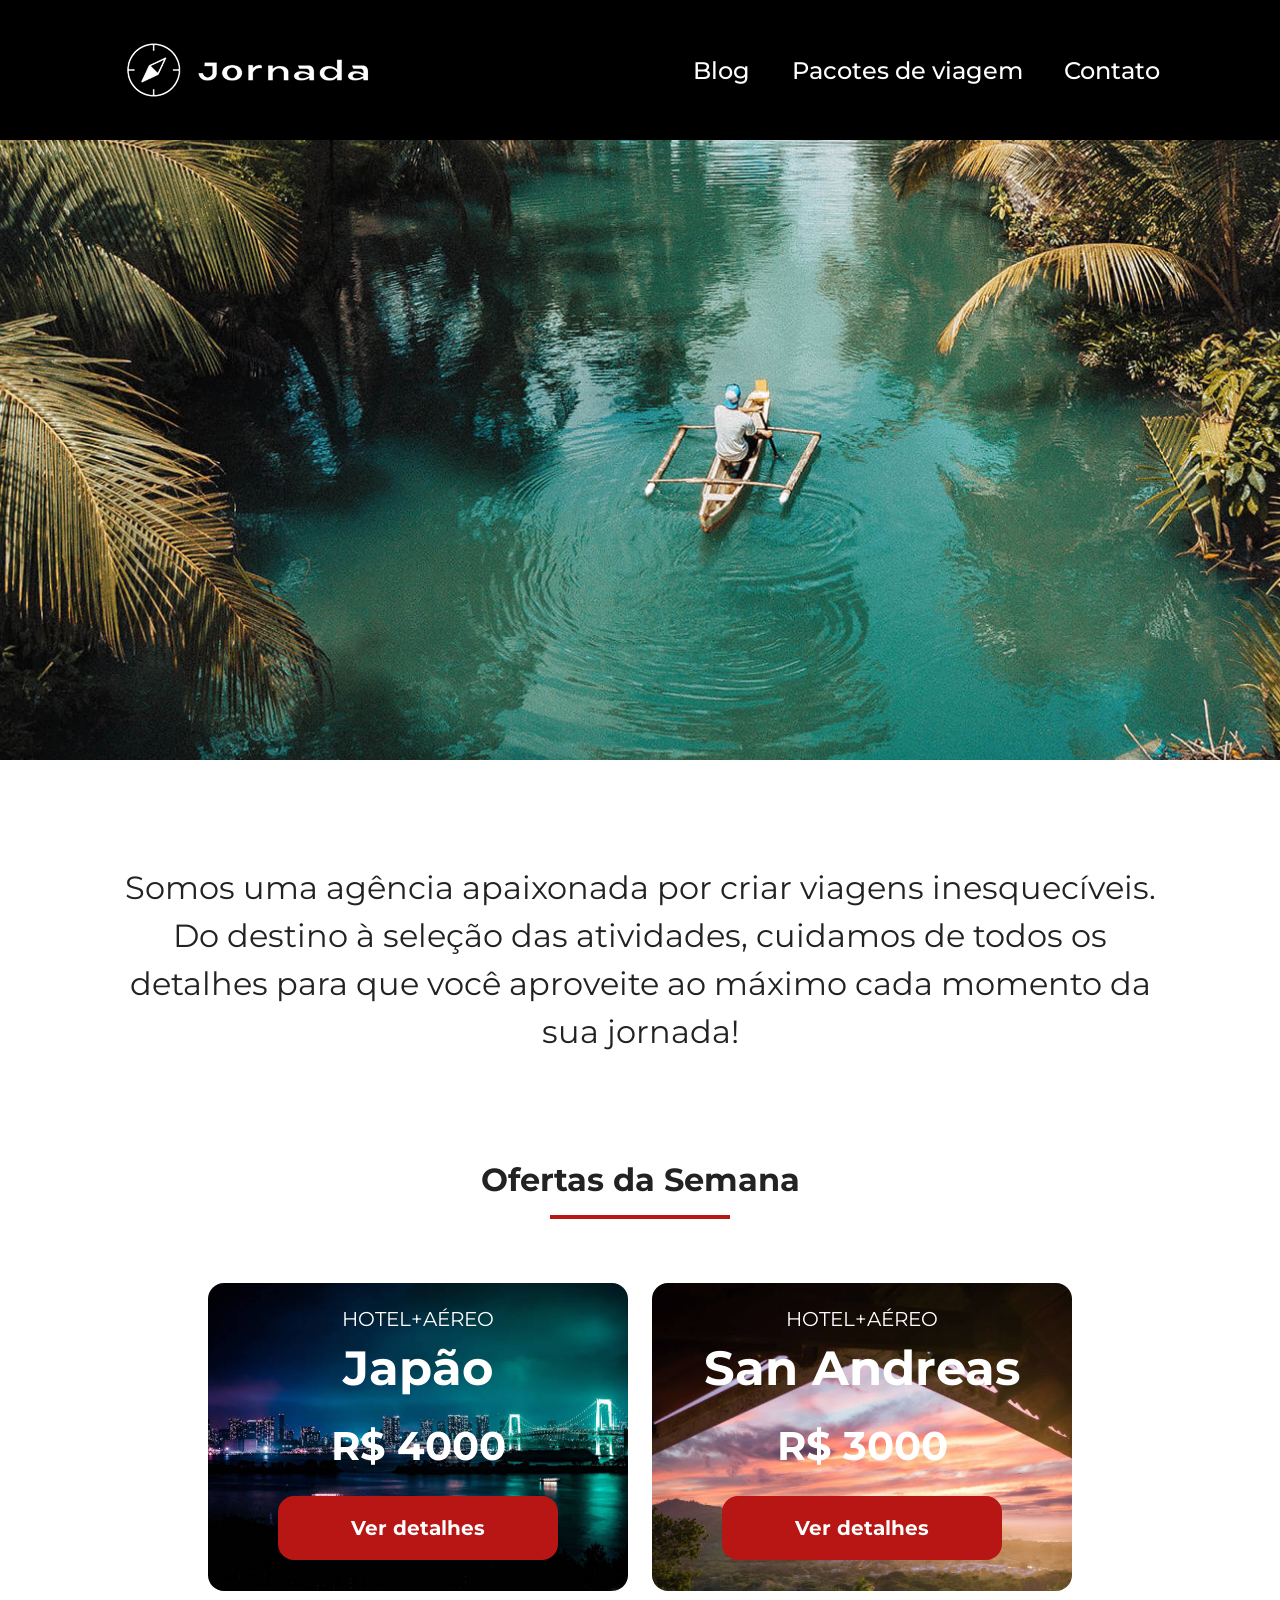
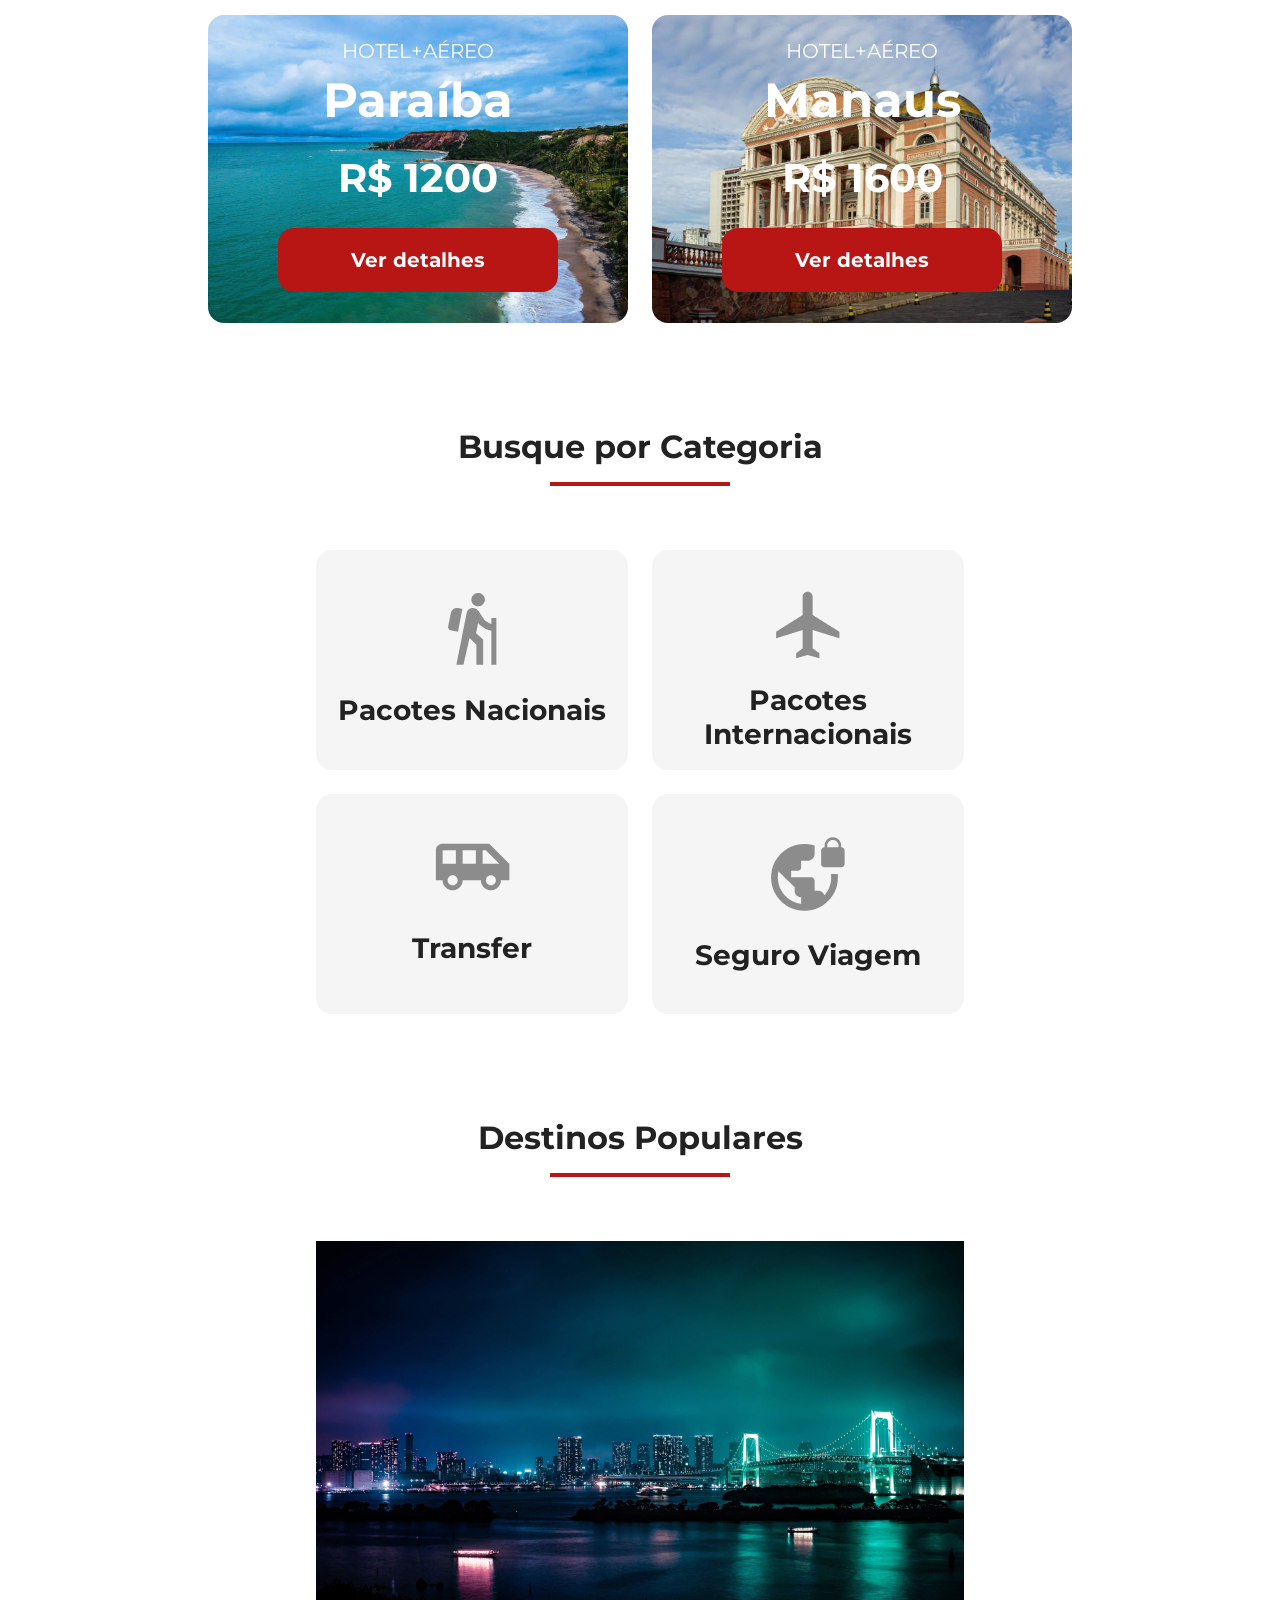
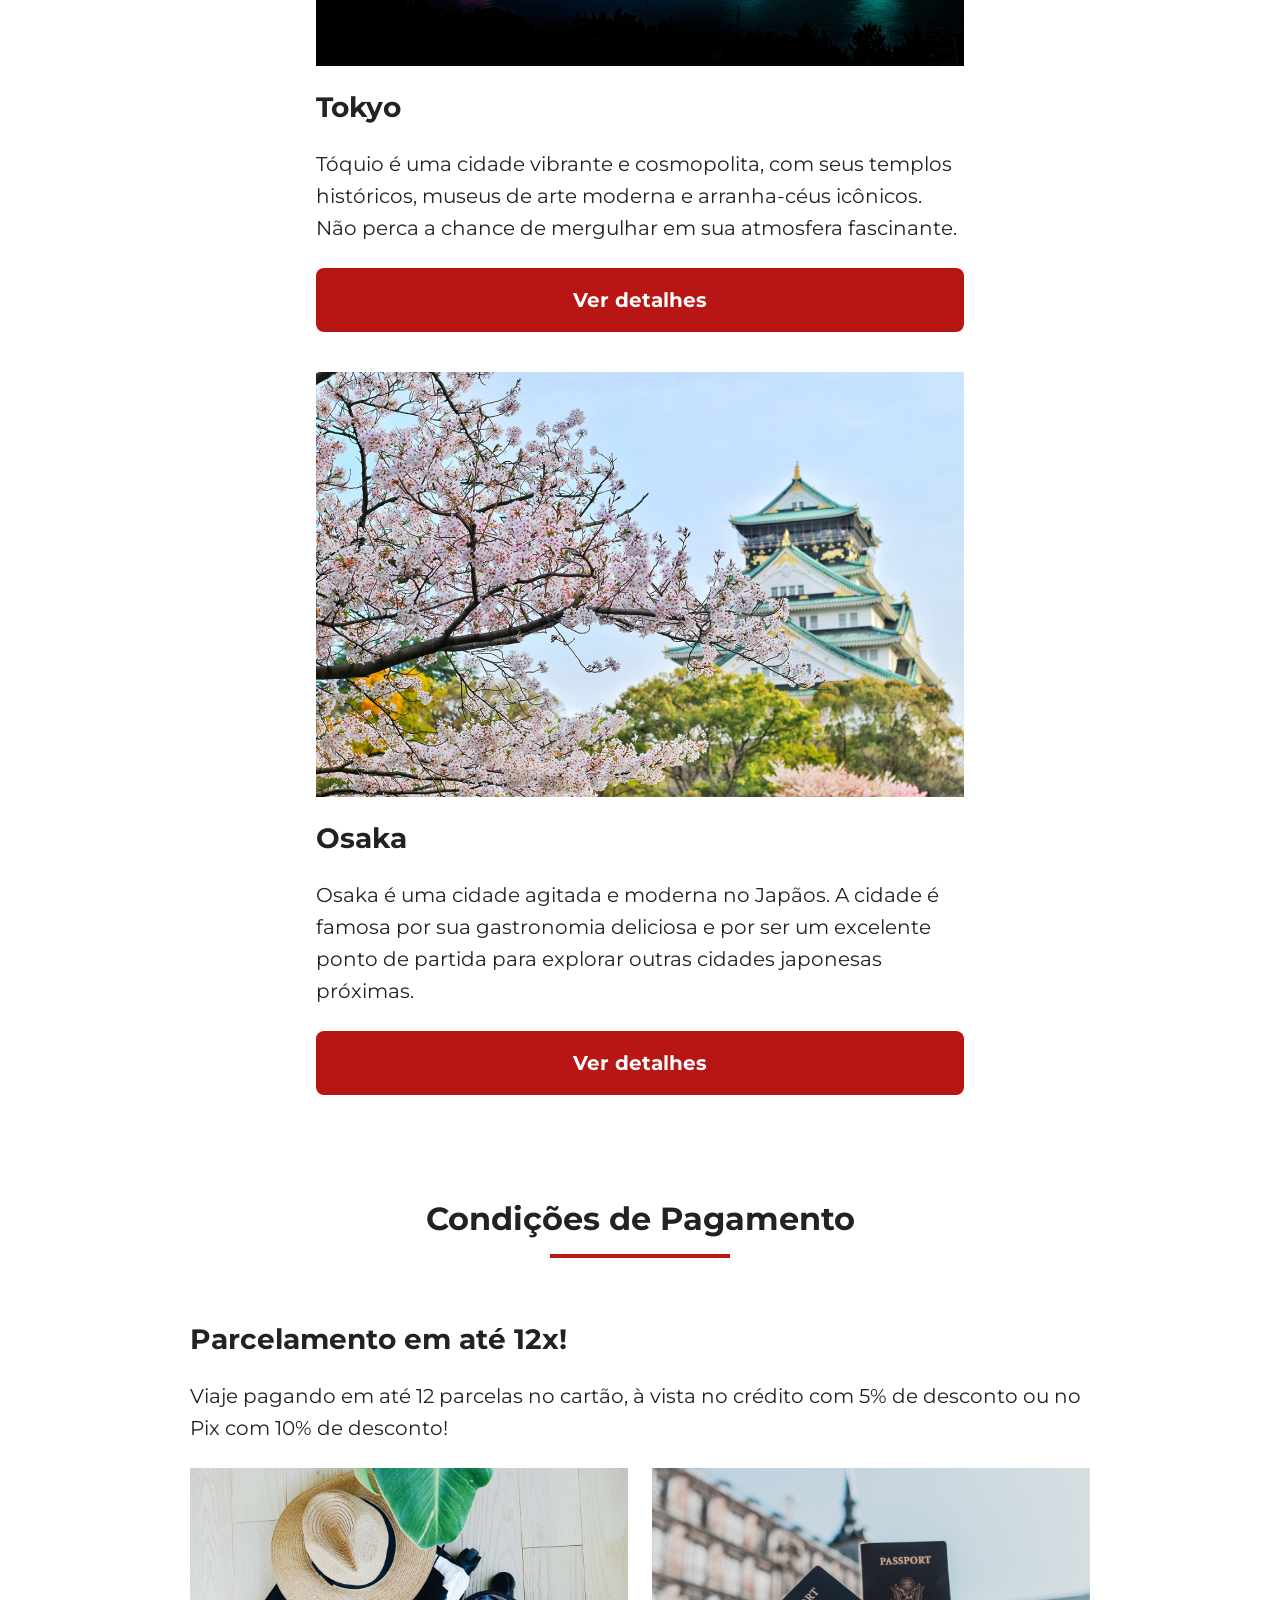
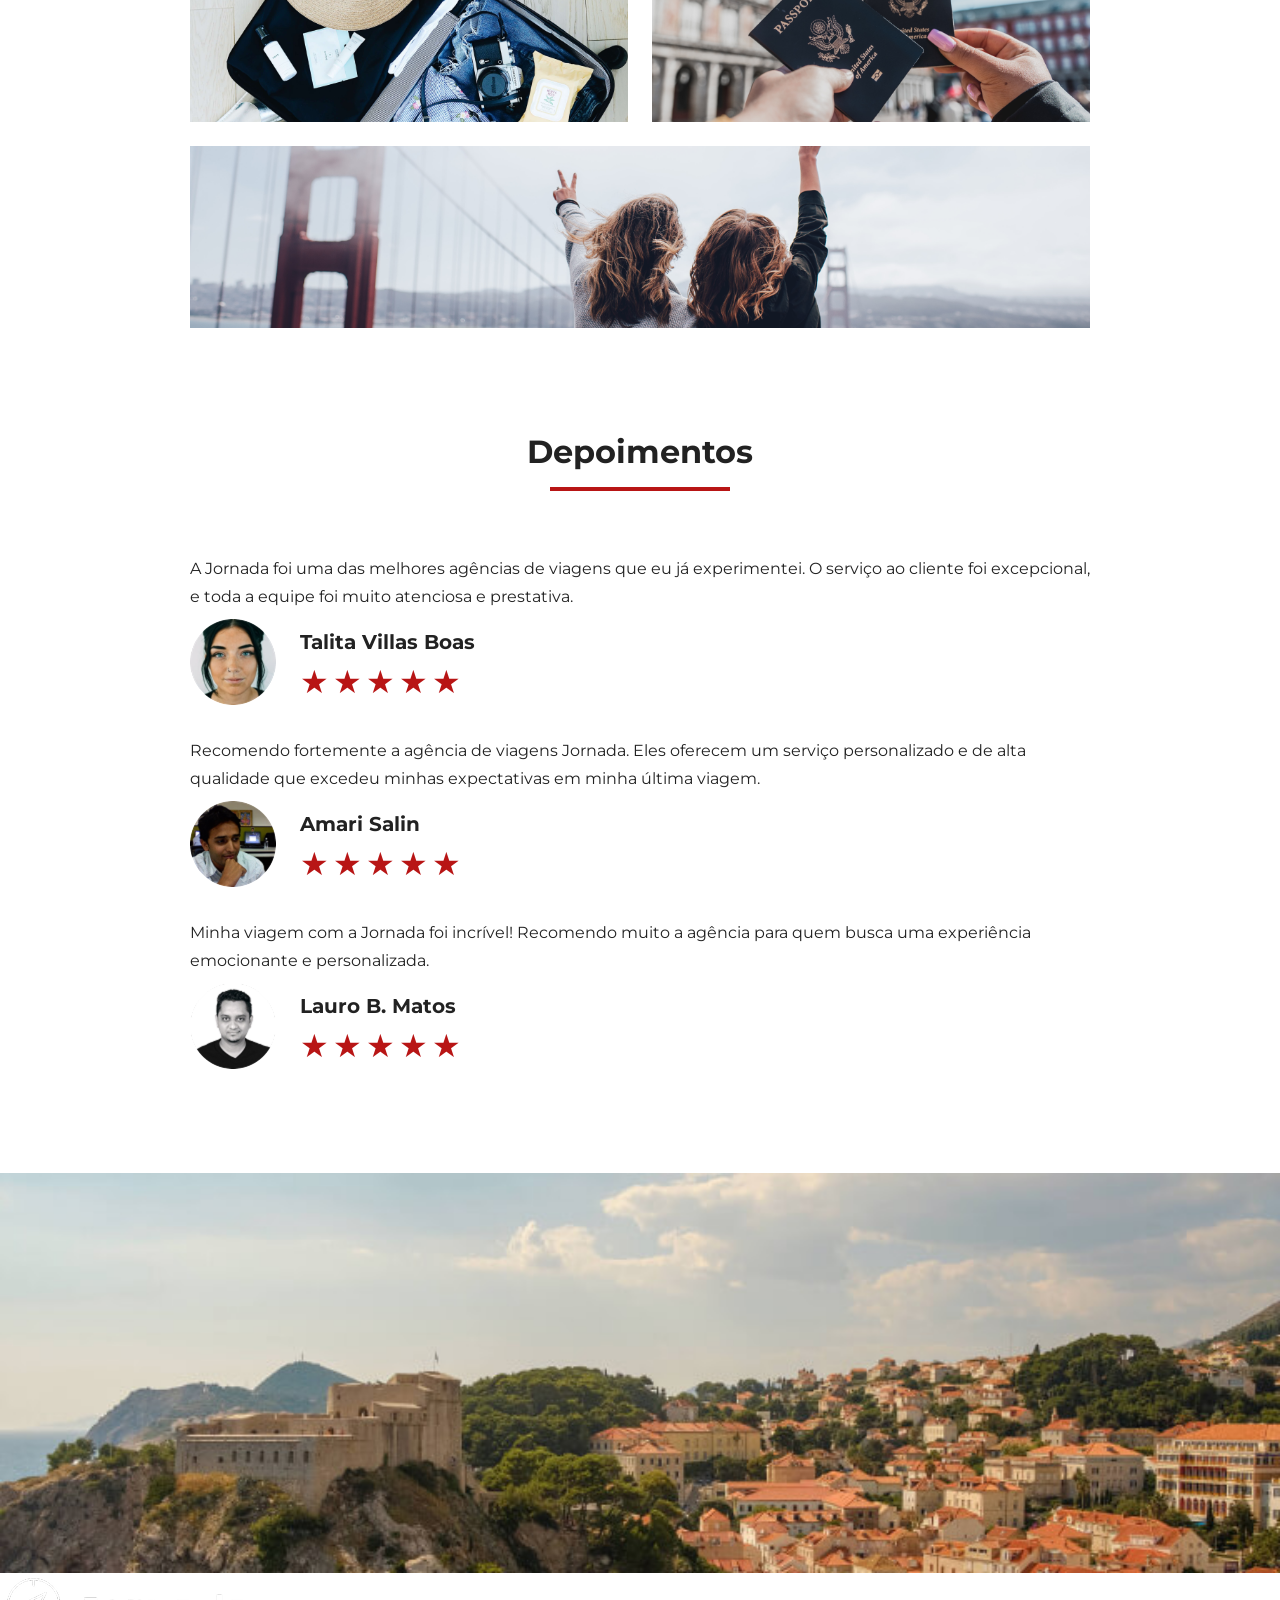
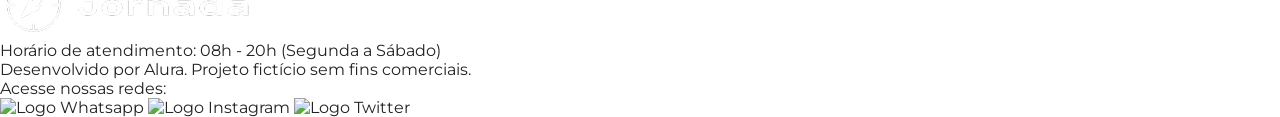
==== index.html @ 447934d4 "feat: footer structures" ====
<!doctype html>
<html lang="pt-br">
  <head>
    <meta charset="UTF-8" />
    <meta name="viewport" content="width=device-width, initial-scale=1.0" />

    <link rel="preconnect" href="https://fonts.googleapis.com" />
    <link rel="preconnect" href="https://fonts.gstatic.com" crossorigin />
    <link
      href="https://fonts.googleapis.com/css2?family=Montserrat:ital,wght@0,100..900;1,100..900&display=swap"
      rel="stylesheet"
    />

    <title>Jornada Viagens</title>

    <link rel="stylesheet" href="assets/css/style.css" />
  </head>

  <body>
    <header class="main-header">
      <a class="logo" href="index.html" title="Página inicial">
        <img
          class="logo-mibile"
          src="assets/images/bussola-branca.png"
          alt=" Logo da Jornada Viagens na cor branca"
        />
        <img
          class="logo-desk"
          src="assets/images/logo-completa.png"
          alt="Logo da Jornada Viagens"
        />
      </a>

      <div class="navigation-menu">
        <label for="menu">
          <img src="assets/images/menu.png" alt="Imagem do menu hambúrguer" />
        </label>

        <input type="checkbox" id="menu" hidden />

        <nav>
          <ul class="list-links">
            <li><a href="#" target="_blank" title="Acessar Blog">Blog</a></li>
            <li>
              <a href="#" target="_blank" title="Acessar Pacotes de viagem"
                >Pacotes de viagem</a
              >
            </li>
            <li>
              <a href="#" target="_blank" title="Acessar Contato">Contato</a>
            </li>
          </ul>
        </nav>
      </div>
    </header>

    <section class="hero">
      <div class="hero-img"></div>

      <h2 class="hero-description">
        Somos uma agência apaixonada por criar viagens inesquecíveis. Do destino
        à seleção das atividades, cuidamos de todos os detalhes para que você
        aproveite ao máximo cada momento da sua jornada!
      </h2>
    </section>

    <section class="offers">
      <div class="section-title">
        <h2>Ofertas da Semana</h2>
        <hr />
      </div>

      <div class="offers-cards">
        <article class="card japao">
          <header>
            <p>HOTEL+AÉREO</p>
            <h3>
              Japão <br />
              <span>R$ 4000</span>
            </h3>
          </header>
          <footer>
            <a href="#" class="button">Ver detalhes</a>
          </footer>
        </article>

        <article class="card san-andreas">
          <header>
            <p>HOTEL+AÉREO</p>
            <h3>
              San Andreas <br />
              <span>R$ 3000</span>
            </h3>
          </header>
          <footer>
            <a href="#" class="button">Ver detalhes</a>
          </footer>
        </article>

        <article class="card paraiba">
          <header>
            <p>HOTEL+AÉREO</p>
            <h3>
              Paraíba <br />
              <span>R$ 1200</span>
            </h3>
          </header>
          <footer>
            <a href="#" class="button">Ver detalhes</a>
          </footer>
        </article>

        <article class="card manaus">
          <header>
            <p>HOTEL+AÉREO</p>
            <h3>
              Manaus <br />
              <span>R$ 1600</span>
            </h3>
          </header>
          <footer>
            <a href="#" class="button">Ver detalhes</a>
          </footer>
        </article>
      </div>
    </section>

    <section class="search-categories">
      <div class="section-title">
        <h2>Busque por Categoria</h2>
        <hr />
      </div>

      <div class="search-cards">
        <a class="card" href="#" target="_blank">
          <img
            src="assets/images/icone-caminhada.png"
            alt="Icone de caminhada"
          />
          <h3 class="text-card">Pacotes Nacionais</h3>
        </a>

        <a class="card" href="#" target="_blank">
          <img src="assets/images/icone-aviao.png" alt="Icone de caminhada" />
          <h3 class="text-card">
            Pacotes <br />
            Internacionais
          </h3>
        </a>

        <a class="card" href="#" target="_blank">
          <img src="assets/images/icone-onibus.png" alt="Icone de caminhada" />
          <h3 class="text-card">Transfer</h3>
        </a>

        <a class="card" href="#" target="_blank">
          <img src="assets/images/icone-planeta.png" alt="Icone de caminhada" />
          <h3 class="text-card">Seguro Viagem</h3>
        </a>
      </div>
    </section>

    <section class="destinations">
      <div class="section-title">
        <h2>Destinos Populares</h2>
        <hr />
      </div>

      <div class="destination-items">
        <article class="item">
          <header>
            <div class="img-item tokyo"></div>
            <h4 class="content-title">Tokyo</h4>
          </header>
          <p class="content-text">
            Tóquio é uma cidade vibrante e cosmopolita, com seus templos
            históricos, museus de arte moderna e arranha-céus icônicos. Não
            perca a chance de mergulhar em sua atmosfera fascinante.
          </p>
          <footer>
            <a href="#" class="button">Ver detalhes</a>
          </footer>
        </article>

        <article class="item">
          <header>
            <div class="img-item osaka"></div>
            <h4 class="content-title">Osaka</h4>
          </header>
          <p class="content-text">
            Osaka é uma cidade agitada e moderna no Japãos. A cidade é famosa
            por sua gastronomia deliciosa e por ser um excelente ponto de
            partida para explorar outras cidades japonesas próximas.
          </p>
          <footer>
            <a href="#" class="button">Ver detalhes</a>
          </footer>
        </article>
      </div>
    </section>

    <section class="payments">
      <div class="section-title">
        <h2>Condições de Pagamento</h2>
        <hr />
      </div>

      <div class="content-section">
        <div class="text-payments">
          <h3 class="content-title">Parcelamento em até 12x!</h3>
          <p class="content-text">
            Viaje pagando em até 12 parcelas no cartão, à vista no crédito com
            5% de desconto ou no Pix com 10% de desconto!
          </p>
        </div>
        <div class="img-payments">
          <div class="images mala"></div>
          <div class="images passaporte"></div>
          <div class="images pessoas"></div>
        </div>
      </div>
    </section>

    <section class="testimonial">
      <div class="section-title">
        <h2>Depoimentos</h2>
        <hr />
      </div>

      <div class="testimonial-container">
        <article>
          <header>
            <p>
              A Jornada foi uma das melhores agências de viagens que eu já
              experimentei. O serviço ao cliente foi excepcional, e toda a
              equipe foi muito atenciosa e prestativa.
            </p>
          </header>
          <footer>
            <img
              src="assets/images/avatar-talita.png"
              alt="Imagem de perfil do usuário"
            />
            <div class="profile-content">
              <h4>Talita Villas Boas</h4>
              <div class="rating">
                <span class="stars">★</span>
                <span class="stars">★</span>
                <span class="stars">★</span>
                <span class="stars">★</span>
                <span class="stars">★</span>
              </div>
            </div>
          </footer>
        </article>
        <article>
          <header>
            <p>
              Recomendo fortemente a agência de viagens Jornada. Eles oferecem
              um serviço personalizado e de alta qualidade que excedeu minhas
              expectativas em minha última viagem.
            </p>
          </header>
          <footer>
            <img
              src="assets/images/avatar-amari.png"
              alt="Imagem de perfil do usuário"
            />
            <div class="profile-content">
              <h4>Amari Salin</h4>
              <div class="rating">
                <span class="stars">★</span>
                <span class="stars">★</span>
                <span class="stars">★</span>
                <span class="stars">★</span>
                <span class="stars">★</span>
              </div>
            </div>
          </footer>
        </article>
        <article>
          <header>
            <p>
              Minha viagem com a Jornada foi incrível! Recomendo muito a agência
              para quem busca uma experiência emocionante e personalizada.
            </p>
          </header>
          <footer>
            <img
              src="assets/images/avatar-lauro.png"
              alt="Imagem de perfil do usuário"
            />
            <div class="profile-content">
              <h4>Lauro B. Matos</h4>
              <div class="rating">
                <span class="stars">★</span>
                <span class="stars">★</span>
                <span class="stars">★</span>
                <span class="stars">★</span>
                <span class="stars">★</span>
              </div>
            </div>
          </footer>
        </article>
      </div>
    </section>

    <div class="image-footer"></div>

    <footer class="footer-page">
      <img
        class="footer-logo"
        src="assets/images/logo-completa.png"
        alt="Logo da Jornada Viagens"
      />

      <p>Horário de atendimento: 08h - 20h (Segunda a Sábado)</p>
      <p>Desenvolvido por Alura. Projeto fictício sem fins comerciais.</p>

      <div class="social-media">
        <p>Acesse nossas redes:</p>
        <img src="assets/images/whatsapp.png" alt="Logo Whatsapp" />
        <img src="assets/images/instragam.png" alt="Logo Instagram" />
        <img src="assets/images/x.png" alt="Logo Twitter" />
      </div>
    </footer>
  </body>
</html>
---- assets/css/style.css ----
@import url(global.css);
@import url(header.css);
@import url(hero.css);
@import url(offers.css);
@import url(search.css);
@import url(destinations.css);
@import url(payments.css);
@import url(testimonials.css);
@import url(footer.css);
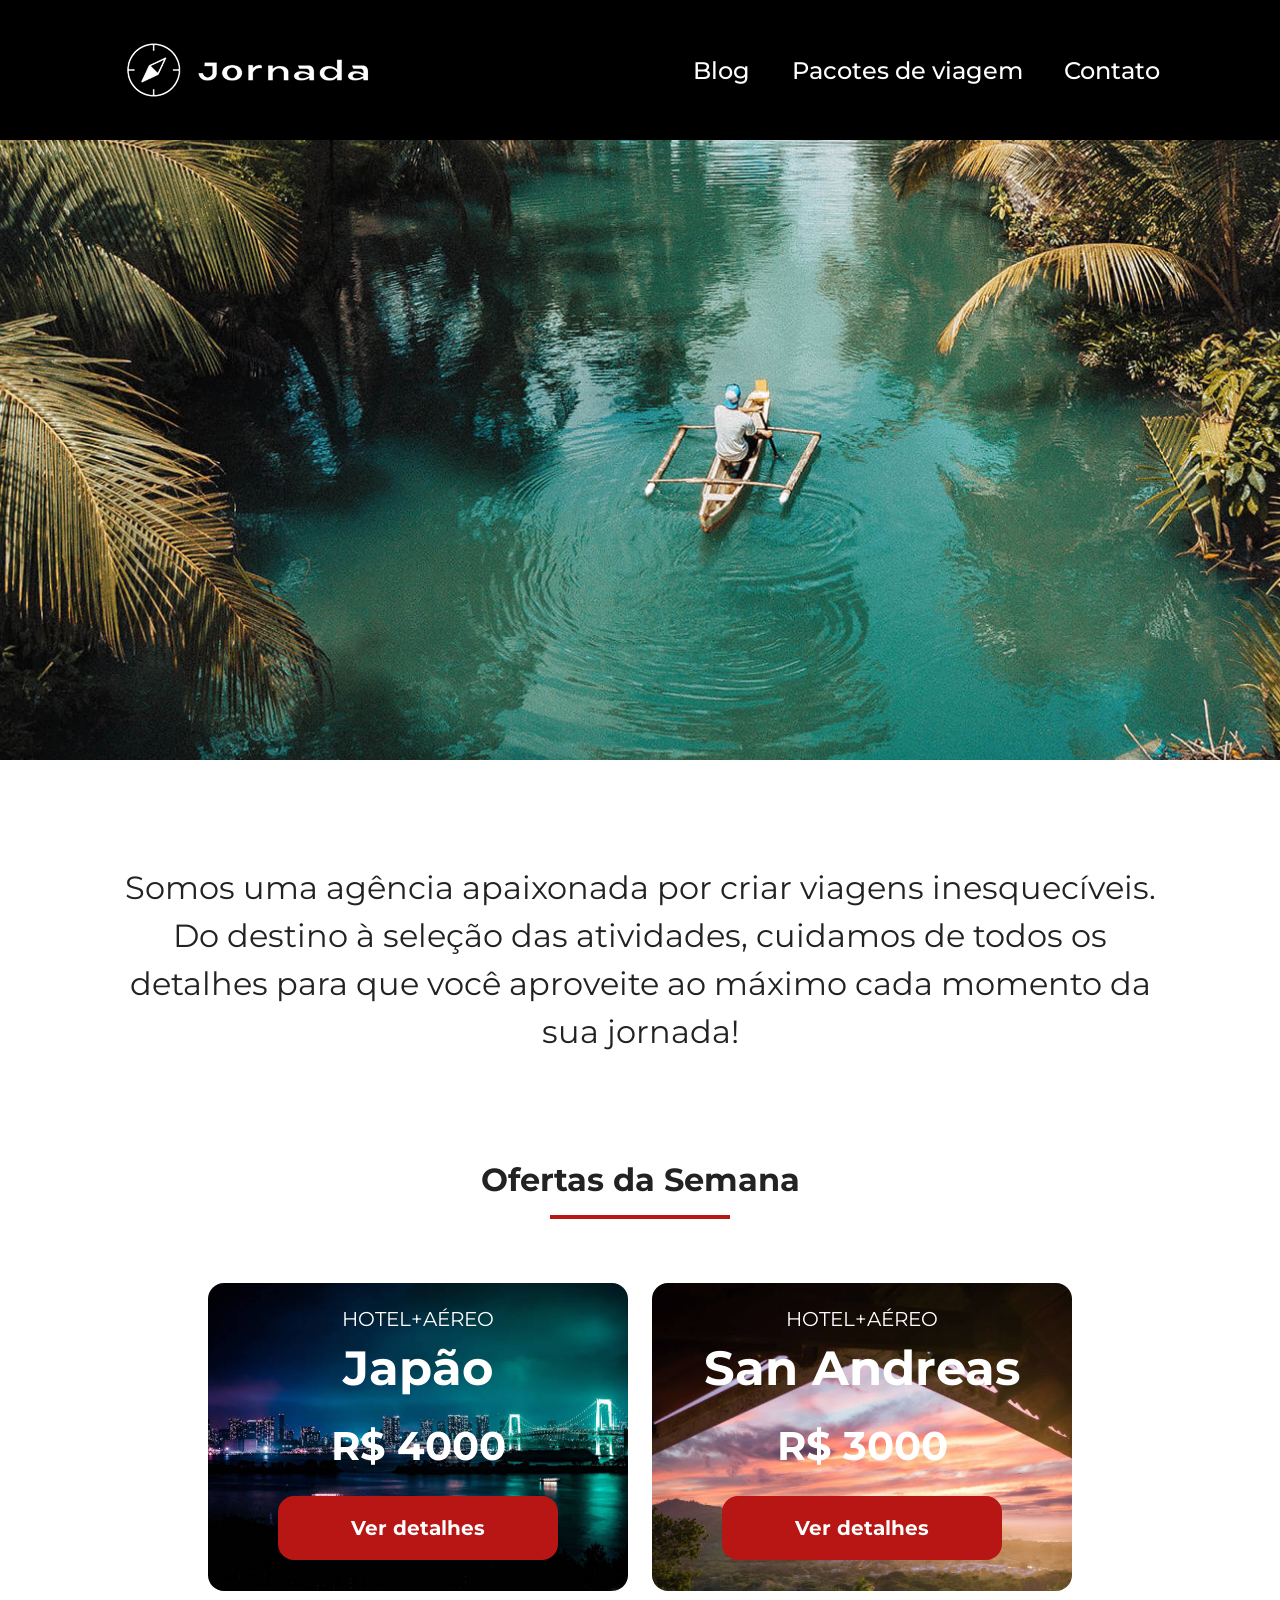
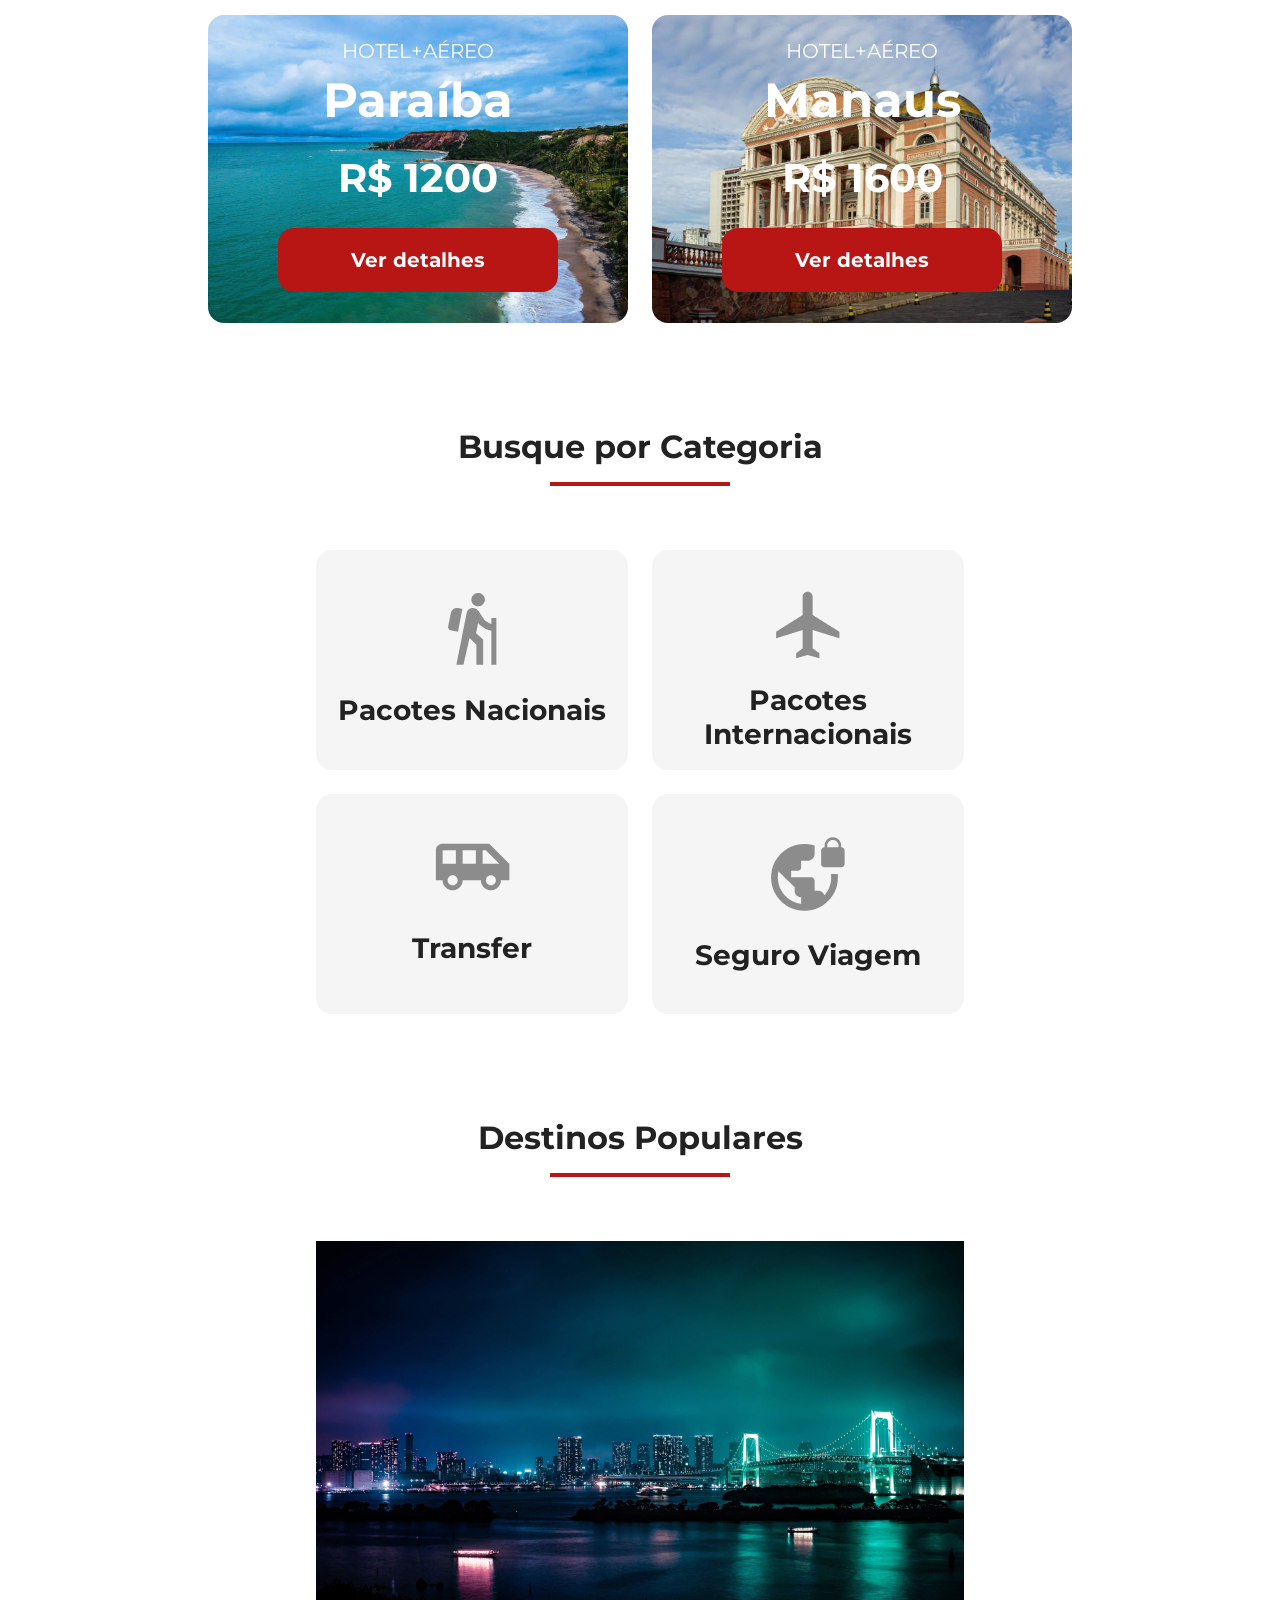
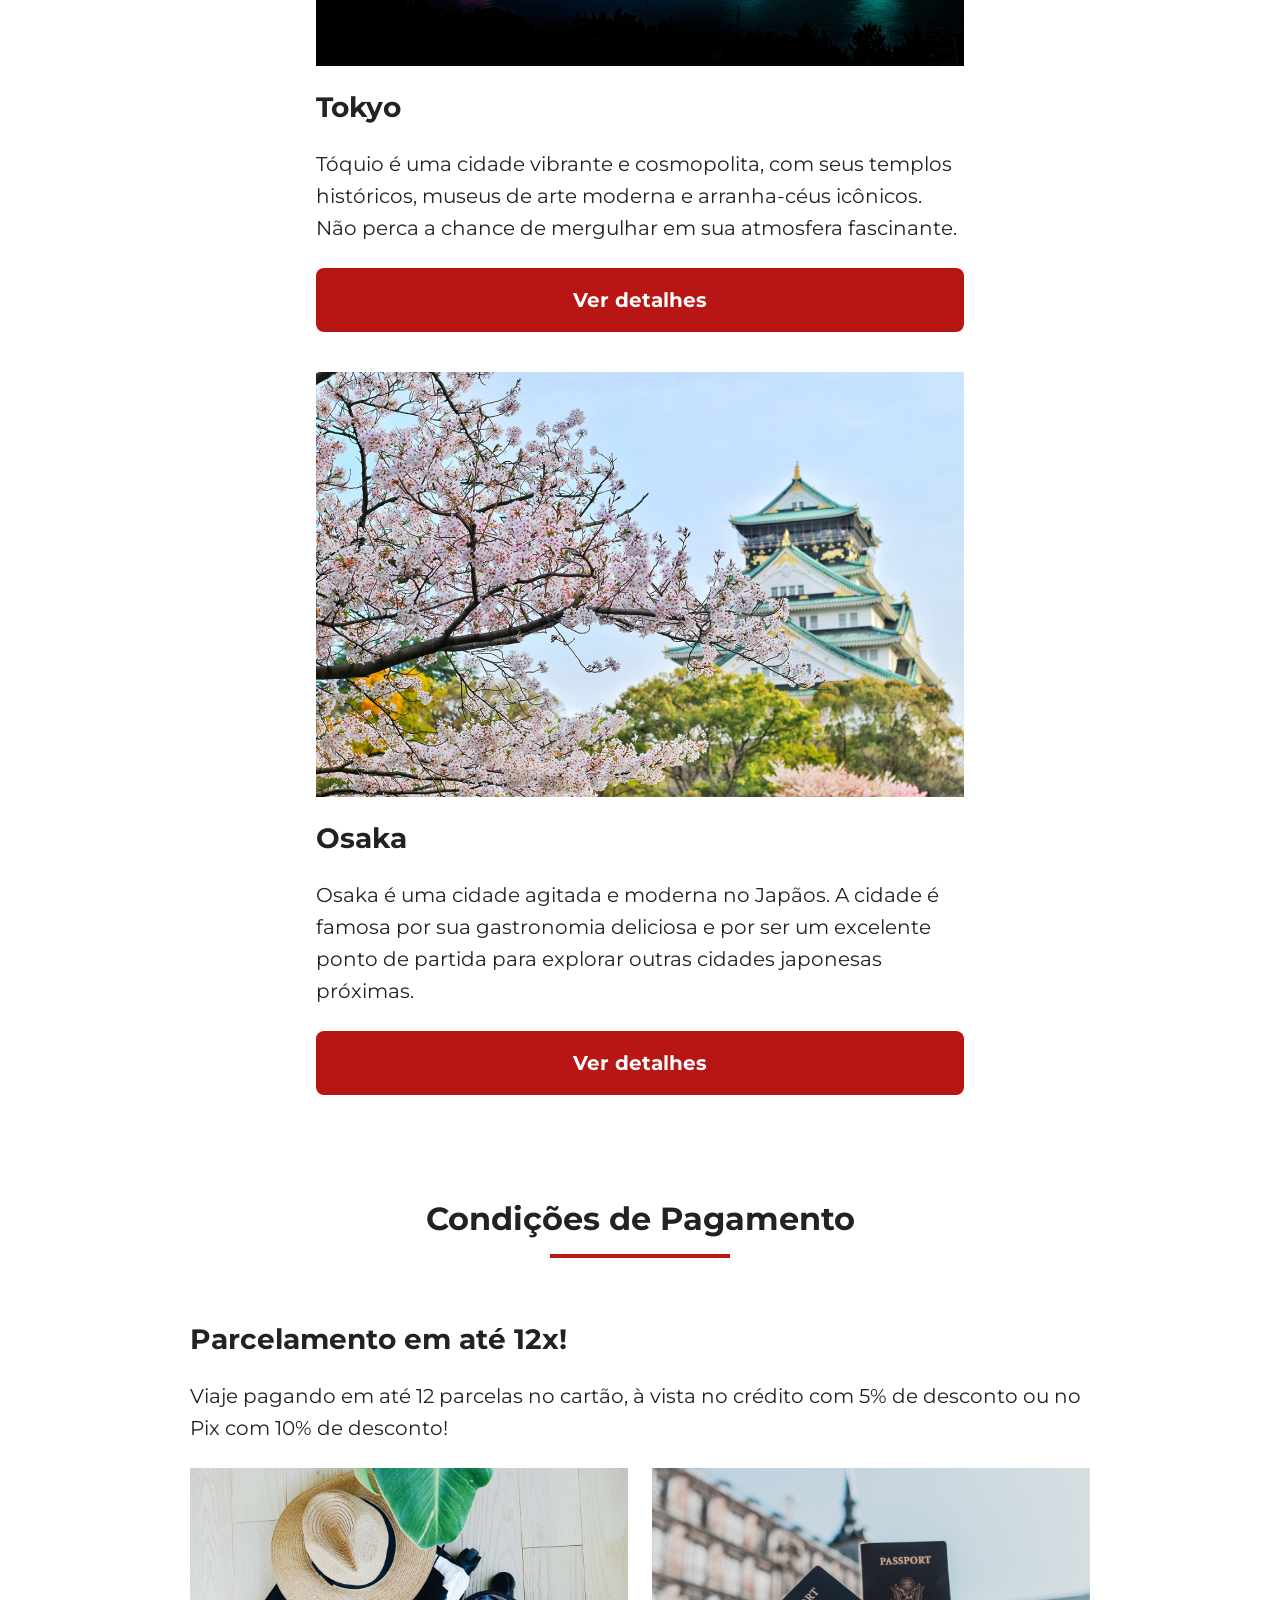
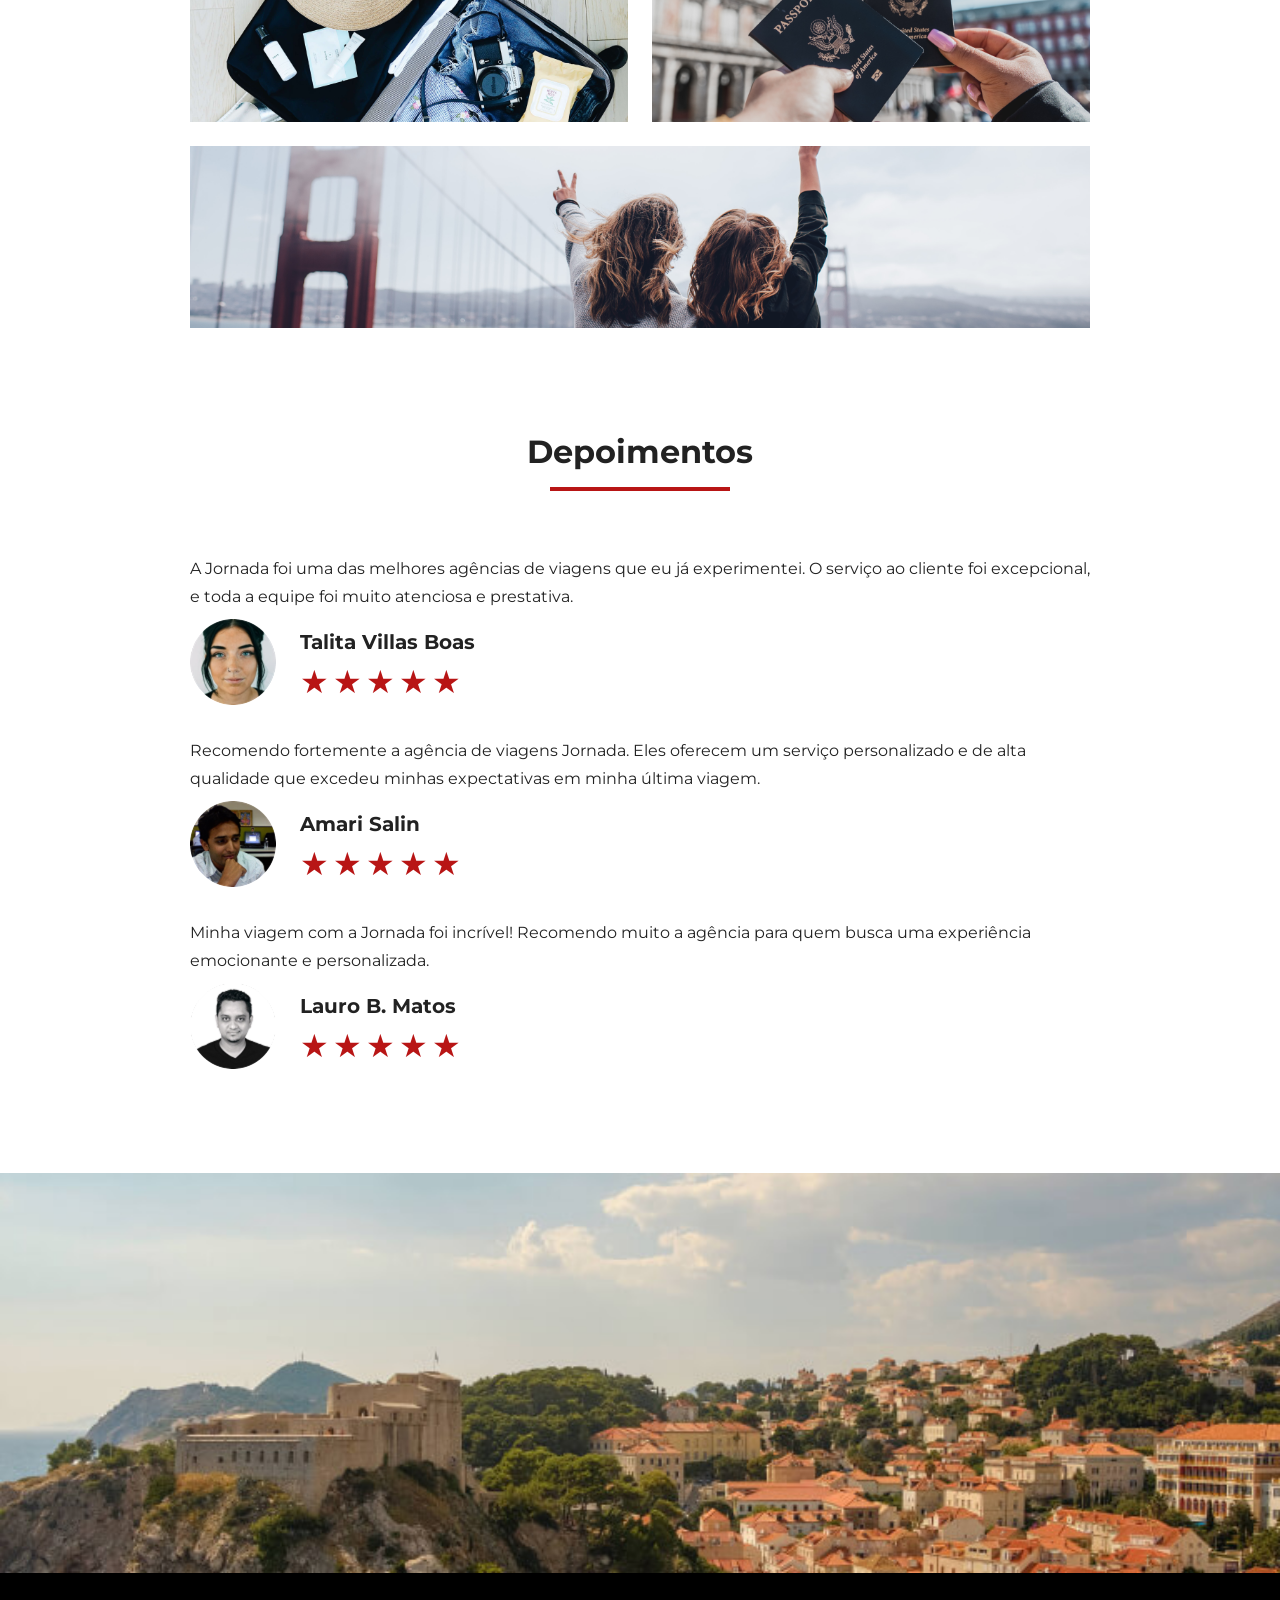
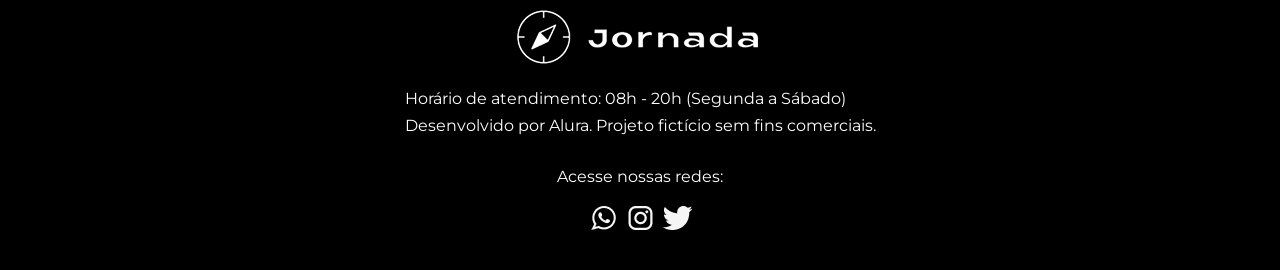
==== commit 854d5c8d: "feat: footer style" ====
--- a/index.html
+++ b/index.html
@@ -308,14 +308,16 @@
     <div class="image-footer"></div>
 
     <footer class="footer-page">
-      <img
-        class="footer-logo"
-        src="assets/images/logo-completa.png"
-        alt="Logo da Jornada Viagens"
-      />
-
-      <p>Horário de atendimento: 08h - 20h (Segunda a Sábado)</p>
-      <p>Desenvolvido por Alura. Projeto fictício sem fins comerciais.</p>
+      <div class="content-footer">
+        <img
+          class="footer-logo"
+          src="assets/images/logo-completa.png"
+          alt="Logo da Jornada Viagens"
+        />
+
+        <p>Horário de atendimento: 08h - 20h (Segunda a Sábado)</p>
+        <p>Desenvolvido por Alura. Projeto fictício sem fins comerciais.</p>
+      </div>
 
       <div class="social-media">
         <p>Acesse nossas redes:</p>
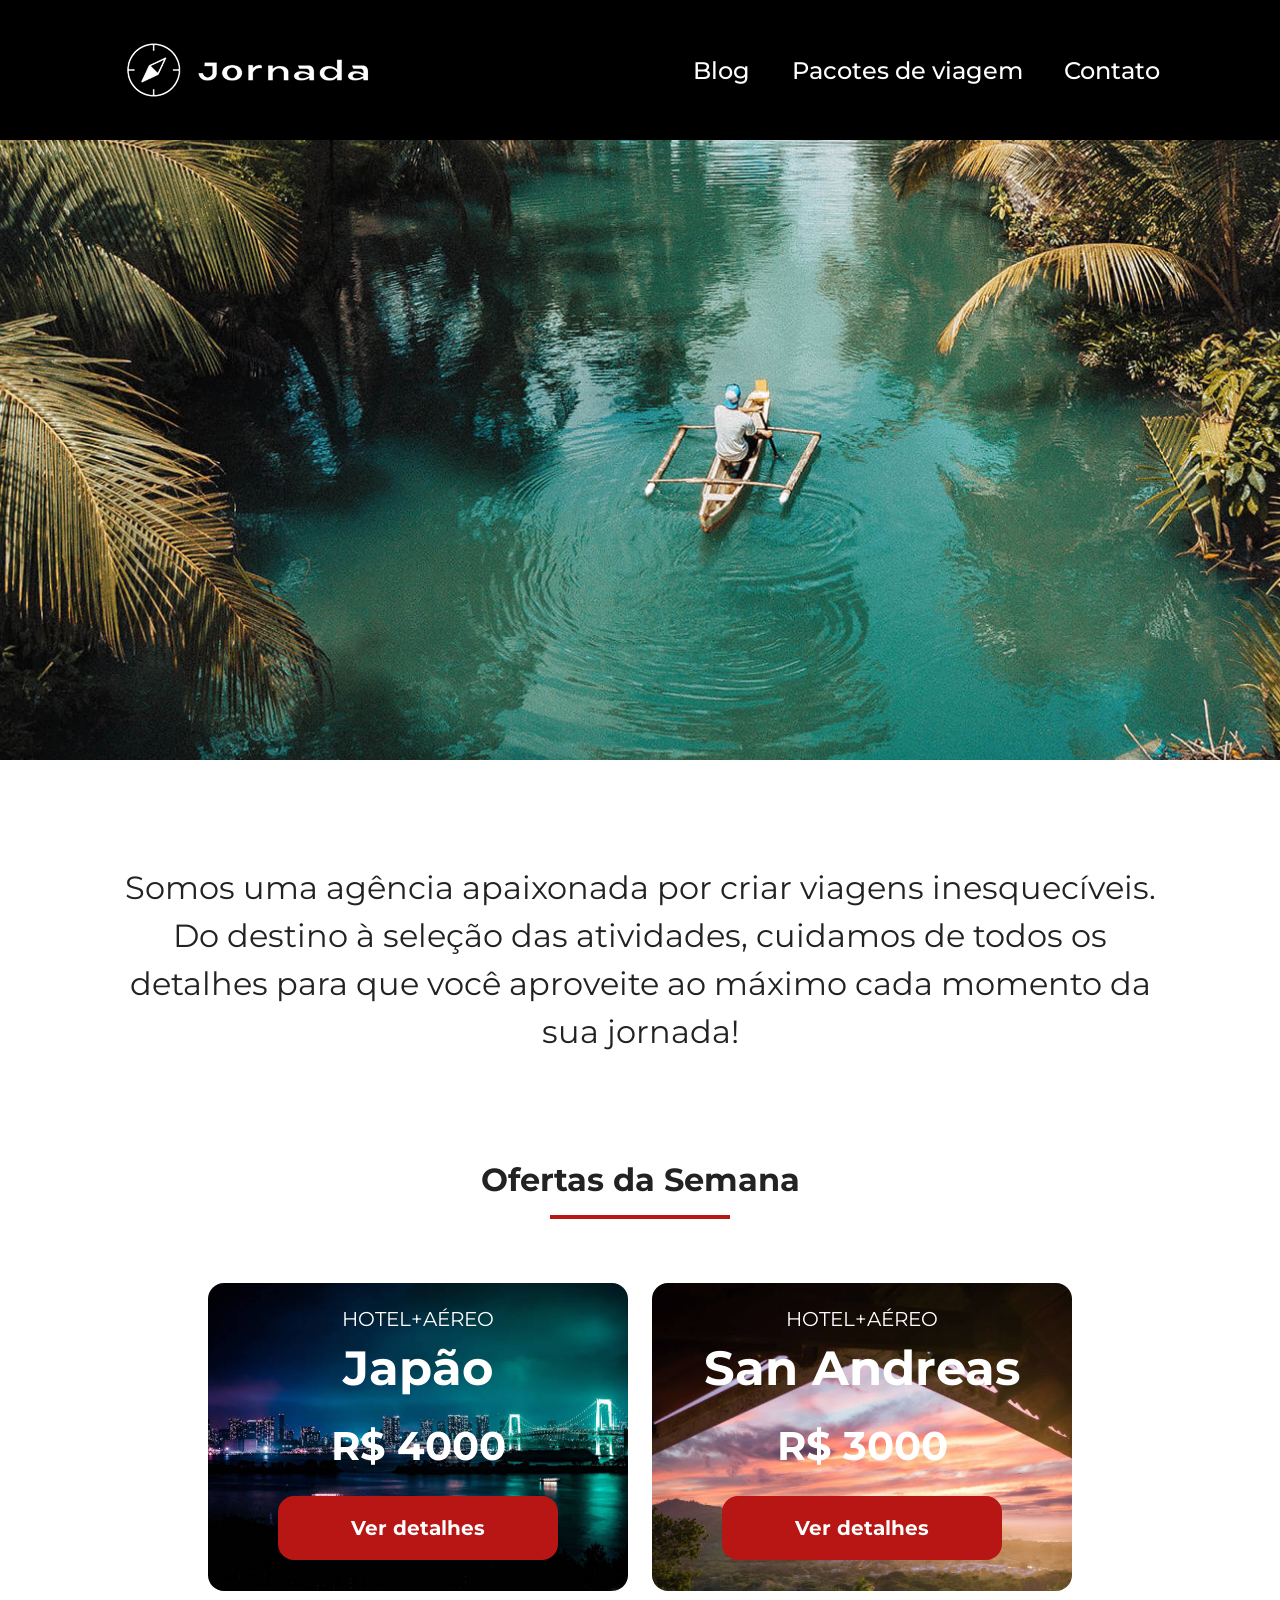
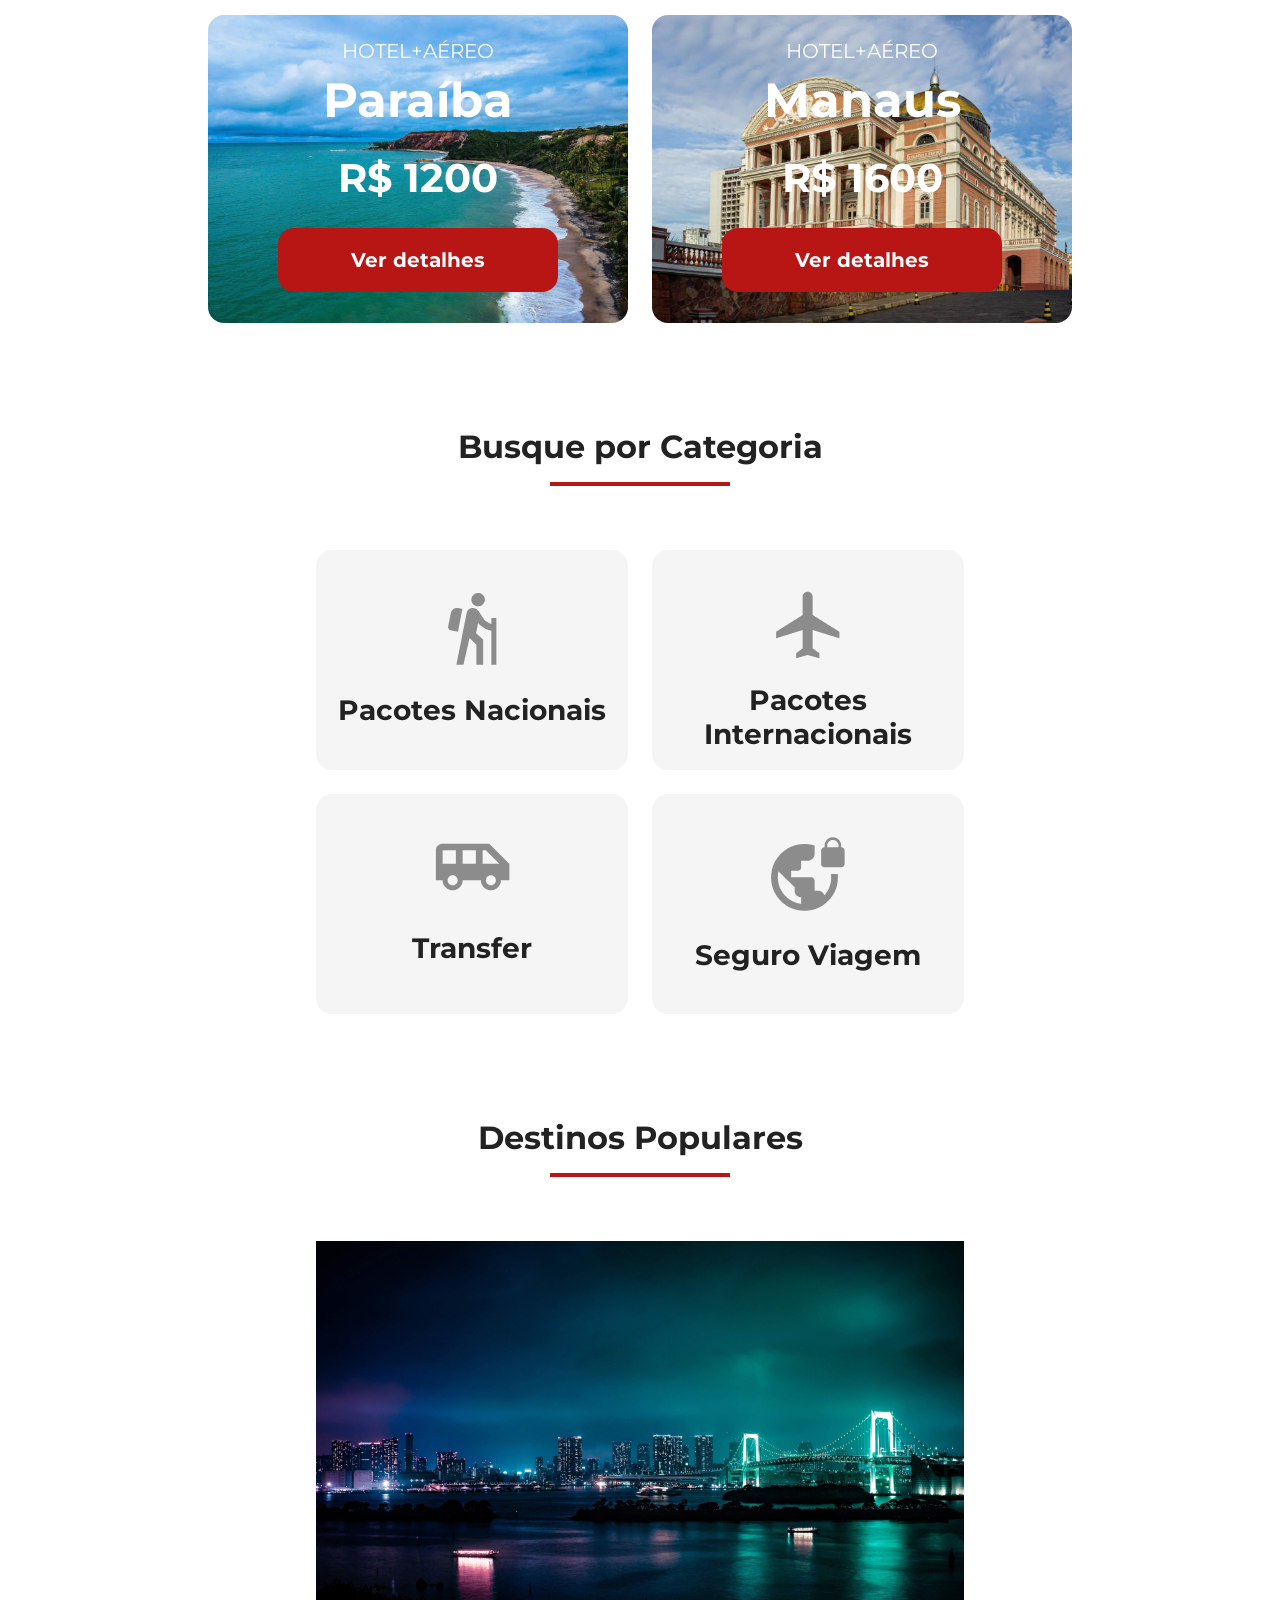
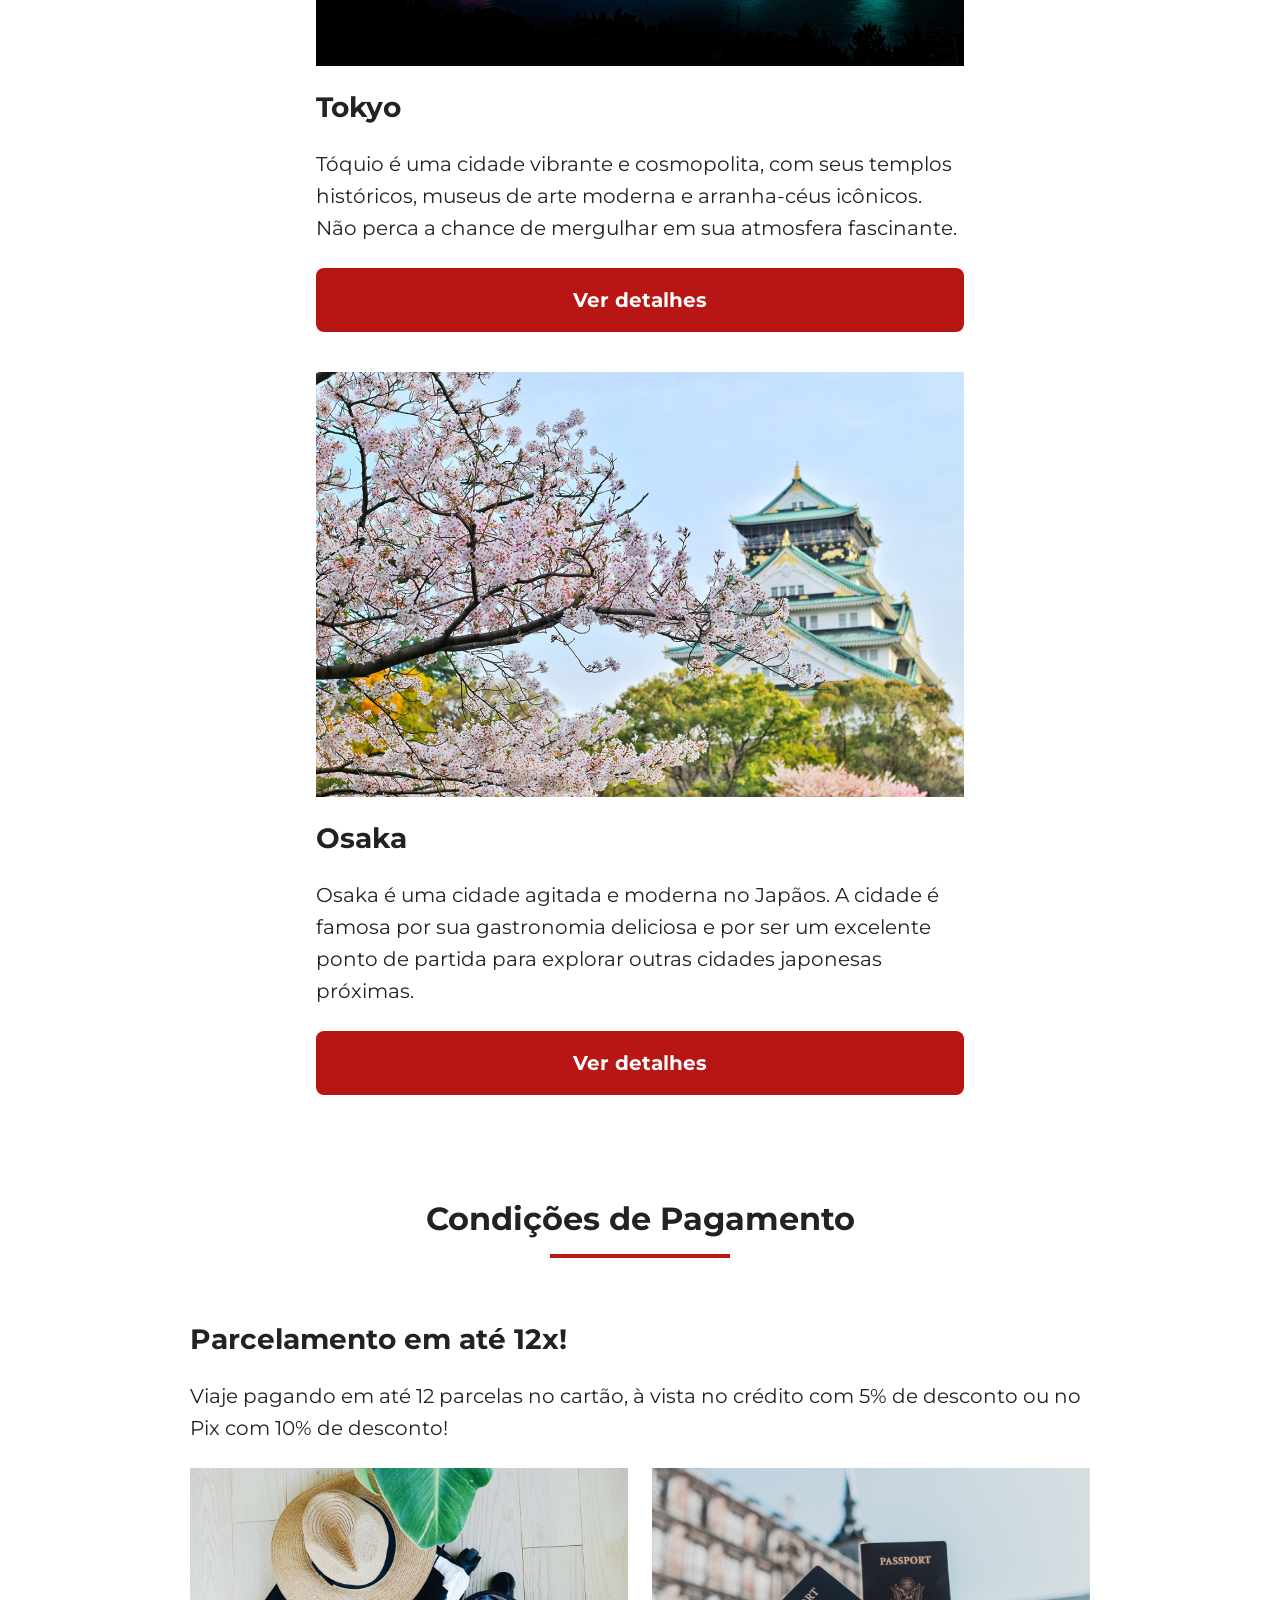
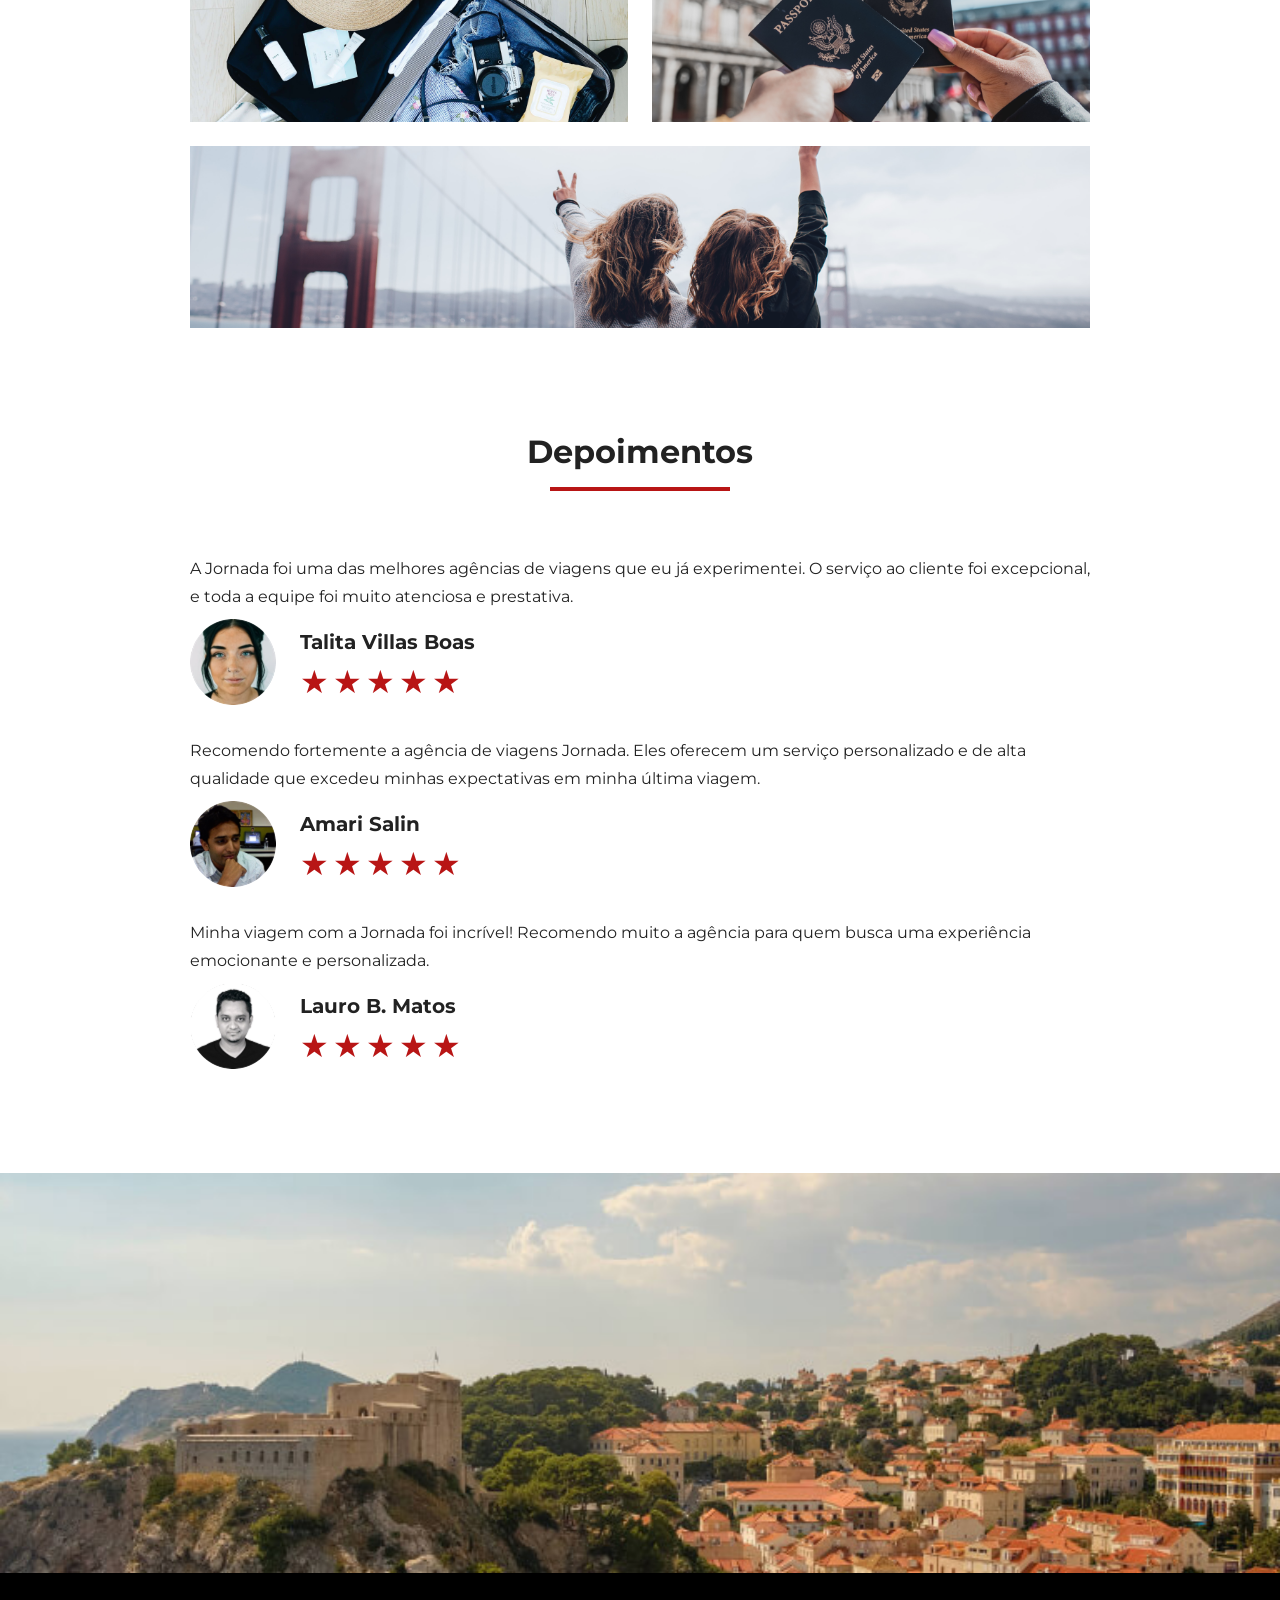
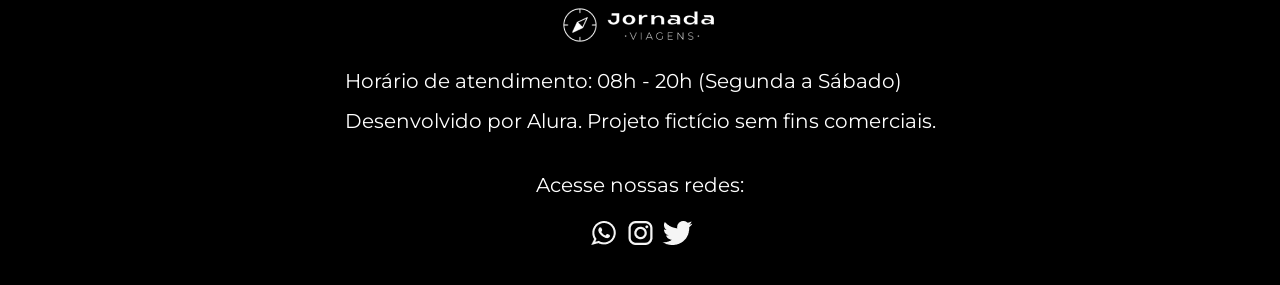
==== commit 6a6cfd77: "feat: footer style" ====
--- a/index.html
+++ b/index.html
@@ -311,7 +311,7 @@
       <div class="content-footer">
         <img
           class="footer-logo"
-          src="assets/images/logo-completa.png"
+          src="assets/images/logo-footer.png"
           alt="Logo da Jornada Viagens"
         />
 
@@ -321,9 +321,16 @@
 
       <div class="social-media">
         <p>Acesse nossas redes:</p>
-        <img src="assets/images/whatsapp.png" alt="Logo Whatsapp" />
-        <img src="assets/images/instragam.png" alt="Logo Instagram" />
-        <img src="assets/images/x.png" alt="Logo Twitter" />
+
+        <a href="#" title="Acessar Whatsapp" target="_blank">
+          <img src="assets/images/whatsapp.png" alt="Logo Whatsapp" />
+        </a>
+        <a href="#" title="Acessar Instagram" target="_blank">
+          <img src="assets/images/instragam.png" alt="Logo Instagram" />
+        </a>
+        <a href="#" title="Acessar Facebook" target="_blank">
+          <img src="assets/images/x.png" alt="Logo Twitter" />
+        </a>
       </div>
     </footer>
   </body>
